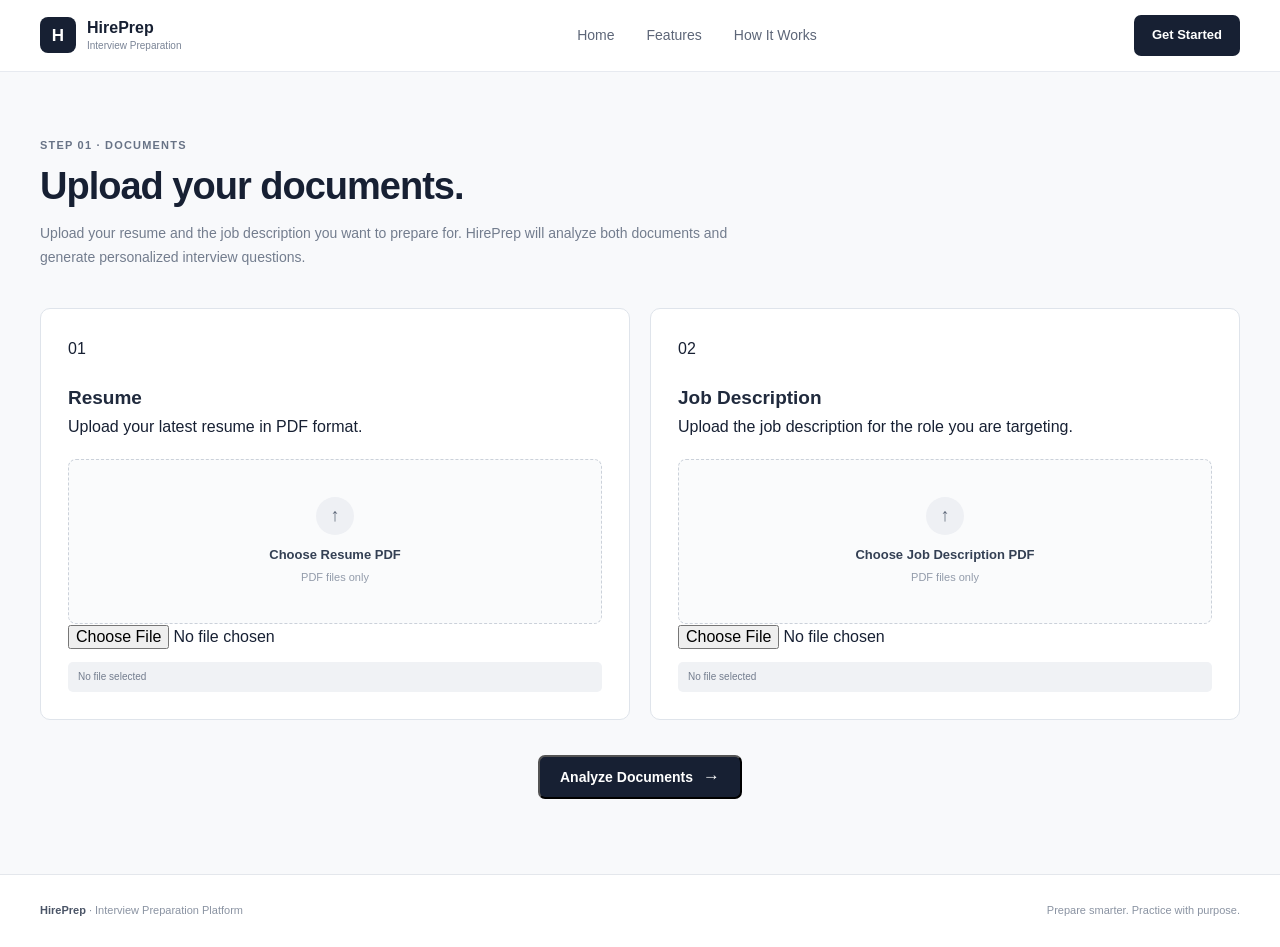
==== frontend/analyze.html @ edc901b5 "Add separate resume and JD analysis pages" ====
<!DOCTYPE html>
<html lang="en">

<head>
    <meta charset="UTF-8">

    <meta name="viewport"
        content="width=device-width, initial-scale=1.0">

    <title>HirePrep | Analyze</title>

    <link rel="stylesheet"
        href="style.css">
</head>

<body>

    <!-- =========================
         NAVIGATION
    ========================== -->

    <header class="navbar">

        <div class="nav-container">

            <a href="index.html"
                class="brand">

                <div class="brand-logo">
                    H
                </div>

                <div class="brand-info">

                    <div class="brand-name">
                        HirePrep
                    </div>

                    <div class="brand-subtitle">
                        Interview Preparation
                    </div>

                </div>

            </a>


            <nav class="nav-links">

                <a href="index.html">
                    Home
                </a>

                <a href="index.html#features">
                    Features
                </a>

                <a href="index.html#how-it-works">
                    How It Works
                </a>

            </nav>


            <a href="analyze.html"
                class="nav-button">

                Get Started

            </a>

        </div>

    </header>


    <!-- =========================
         ANALYSIS PAGE
    ========================== -->

    <main>

        <section class="analyze-page">

            <div class="container">


                <!-- PAGE HEADER -->

                <div class="analyze-heading">

                    <div class="section-label">
                        STEP 01 · DOCUMENTS
                    </div>

                    <h1>
                        Upload your documents.
                    </h1>

                    <p>
                        Upload your resume and the job
                        description you want to prepare for.
                        HirePrep will analyze both documents
                        and generate personalized interview
                        questions.
                    </p>

                </div>


                <!-- =========================
                     UPLOAD GRID
                ========================== -->

                <div class="upload-grid">


                    <!-- RESUME -->

                    <div class="upload-card">

                        <div class="upload-card-header">

                            <div>

                                <div class="upload-number">
                                    01
                                </div>

                                <h2>
                                    Resume
                                </h2>

                                <p>
                                    Upload your latest resume
                                    in PDF format.
                                </p>

                            </div>

                        </div>


                        <label
                            for="resumeFile"
                            class="upload-area">

                            <div class="upload-icon">
                                ↑
                            </div>

                            <strong>
                                Choose Resume PDF
                            </strong>

                            <span>
                                PDF files only
                            </span>

                        </label>


                        <!-- REAL FILE INPUT -->

                        <input
                            type="file"
                            id="resumeFile"
                            name="resumeFile"
                            accept=".pdf,application/pdf"
                        >


                        <div
                            id="resumeFileName"
                            class="selected-file">

                            No file selected

                        </div>

                    </div>


                    <!-- JOB DESCRIPTION -->

                    <div class="upload-card">

                        <div class="upload-card-header">

                            <div>

                                <div class="upload-number">
                                    02
                                </div>

                                <h2>
                                    Job Description
                                </h2>

                                <p>
                                    Upload the job description
                                    for the role you are targeting.
                                </p>

                            </div>

                        </div>


                        <label
                            for="jdFile"
                            class="upload-area">

                            <div class="upload-icon">
                                ↑
                            </div>

                            <strong>
                                Choose Job Description PDF
                            </strong>

                            <span>
                                PDF files only
                            </span>

                        </label>


                        <!-- REAL FILE INPUT -->

                        <input
                            type="file"
                            id="jdFile"
                            name="jdFile"
                            accept=".pdf,application/pdf"
                        >


                        <div
                            id="jdFileName"
                            class="selected-file">

                            No file selected

                        </div>

                    </div>

                </div>


                <!-- =========================
                     ANALYZE BUTTON
                ========================== -->

                <div class="analyze-action">

                    <button
                        type="button"
                        id="analyzeBtn"
                        class="primary-btn">

                        Analyze Documents
                        <span>→</span>

                    </button>

                </div>


                <!-- =========================
                     PROCESSING
                ========================== -->

                <div
                    id="processing"
                    class="processing"
                    style="display: none;">

                    <div class="processing-header">

                        <div class="processing-spinner"></div>

                        <div>

                            <div class="section-label">
                                PROCESSING
                            </div>

                            <h2>
                                Analyzing your documents...
                            </h2>

                            <p id="processingStatus">
                                Starting analysis...
                            </p>

                        </div>

                    </div>


                    <div class="processing-steps">

                        <div class="processing-step">

                            <span>
                                01
                            </span>

                            <div>
                                <strong>
                                    Resume Analysis
                                </strong>

                                <p>
                                    Extracting profile,
                                    skills and experience.
                                </p>
                            </div>

                        </div>


                        <div class="processing-step">

                            <span>
                                02
                            </span>

                            <div>
                                <strong>
                                    Job Analysis
                                </strong>

                                <p>
                                    Identifying role requirements
                                    and technologies.
                                </p>
                            </div>

                        </div>


                        <div class="processing-step">

                            <span>
                                03
                            </span>

                            <div>
                                <strong>
                                    Question Generation
                                </strong>

                                <p>
                                    Creating personalized
                                    interview questions.
                                </p>
                            </div>

                        </div>

                    </div>

                </div>

            </div>

        </section>

    </main>


    <!-- =========================
         FOOTER
    ========================== -->

    <footer class="footer">

        <div class="container footer-content">

            <div>

                <strong>
                    HirePrep
                </strong>

                <span>
                    · Interview Preparation Platform
                </span>

            </div>

            <span>
                Prepare smarter. Practice with purpose.
            </span>

        </div>

    </footer>


    <!-- SCRIPT -->

    <script src="script.js"></script>

</body>

</html>
---- frontend/style.css ----
/* =========================================================
   HIREPREP - GLOBAL STYLES
========================================================= */

* {
    margin: 0;
    padding: 0;
    box-sizing: border-box;
}

html {
    scroll-behavior: smooth;
}

body {
    font-family: Inter, Arial, Helvetica, sans-serif;
    background: #f8f9fb;
    color: #172033;
    line-height: 1.6;
}

a {
    text-decoration: none;
    color: inherit;
}

button,
input {
    font: inherit;
}

.container {
    width: min(1200px, calc(100% - 48px));
    margin: 0 auto;
}


/* =========================================================
   NAVIGATION
========================================================= */

.navbar {
    height: 72px;
    background: #ffffff;
    border-bottom: 1px solid #e7eaf0;
    display: flex;
    align-items: center;
    position: relative;
    z-index: 10;
}

.nav-container {
    width: min(1200px, calc(100% - 48px));
    margin: 0 auto;
    display: flex;
    align-items: center;
    justify-content: space-between;
    gap: 30px;
}

.brand {
    display: flex;
    align-items: center;
    gap: 11px;
    min-width: 220px;
}

.brand-logo {
    width: 36px;
    height: 36px;
    border-radius: 8px;
    background: #172033;
    color: #ffffff;
    display: flex;
    align-items: center;
    justify-content: center;
    font-size: 17px;
    font-weight: 700;
}

.brand-info {
    display: flex;
    flex-direction: column;
    line-height: 1.15;
}

.brand-name {
    font-size: 16px;
    font-weight: 700;
    color: #172033;
}

.brand-subtitle {
    font-size: 10px;
    color: #7a8496;
    margin-top: 3px;
}

.nav-links {
    display: flex;
    align-items: center;
    gap: 32px;
}

.nav-links a {
    font-size: 14px;
    color: #5d6678;
    transition: color 0.2s ease;
}

.nav-links a:hover {
    color: #172033;
}

.nav-button {
    background: #172033;
    color: #ffffff;
    padding: 10px 18px;
    border-radius: 7px;
    font-size: 13px;
    font-weight: 600;
    transition: background 0.2s ease;
}

.nav-button:hover {
    background: #273149;
}

.page-indicator {
    font-size: 13px;
    color: #697386;
    margin-left: auto;
}

.back-link {
    font-size: 13px;
    color: #4f596c;
}

.back-link:hover {
    color: #172033;
}


/* =========================================================
   BUTTONS
========================================================= */

.primary-btn,
.secondary-btn {
    display: inline-flex;
    align-items: center;
    justify-content: center;
    min-height: 44px;
    padding: 0 20px;
    border-radius: 7px;
    font-size: 14px;
    font-weight: 600;
    transition: all 0.2s ease;
}

.primary-btn {
    background: #172033;
    color: #ffffff;
}

.primary-btn:hover {
    background: #273149;
    transform: translateY(-1px);
}

.primary-btn span {
    margin-left: 10px;
    font-size: 17px;
}

.secondary-btn {
    background: #ffffff;
    color: #344054;
    border: 1px solid #dce1e9;
}

.secondary-btn:hover {
    border-color: #b9c0cc;
    background: #f9fafb;
}


/* =========================================================
   HERO
========================================================= */

.hero {
    background: #ffffff;
    border-bottom: 1px solid #e7eaf0;
}

.hero-container {
    width: min(1200px, calc(100% - 48px));
    min-height: 590px;
    margin: 0 auto;
    display: grid;
    grid-template-columns: 1fr 0.95fr;
    align-items: center;
    gap: 70px;
    padding: 70px 0;
}

.hero-content {
    max-width: 570px;
}

.eyebrow,
.section-label {
    font-size: 11px;
    font-weight: 700;
    letter-spacing: 1.2px;
    color: #687386;
}

.eyebrow {
    margin-bottom: 17px;
}

.hero h1 {
    font-size: clamp(42px, 5vw, 62px);
    line-height: 1.08;
    letter-spacing: -2px;
    font-weight: 750;
    color: #172033;
}

.hero h1 span {
    color: #5b6678;
}

.hero-description {
    max-width: 530px;
    margin-top: 24px;
    font-size: 16px;
    line-height: 1.75;
    color: #687386;
}

.hero-actions {
    display: flex;
    align-items: center;
    gap: 12px;
    margin-top: 30px;
}

.hero-note {
    display: flex;
    align-items: center;
    gap: 9px;
    margin-top: 22px;
    font-size: 12px;
    color: #7a8496;
}

.status-dot {
    width: 7px;
    height: 7px;
    background: #4c8b67;
    border-radius: 50%;
}


/* =========================================================
   HERO PREVIEW
========================================================= */

.hero-preview {
    display: flex;
    justify-content: flex-end;
}

.preview-window {
    width: 100%;
    max-width: 490px;
    background: #ffffff;
    border: 1px solid #dfe4eb;
    border-radius: 12px;
    box-shadow: 0 16px 45px rgba(23, 32, 51, 0.08);
    overflow: hidden;
}

.preview-topbar {
    height: 38px;
    background: #f5f6f8;
    border-bottom: 1px solid #e7eaf0;
    display: flex;
    align-items: center;
    justify-content: center;
    position: relative;
}

.window-controls {
    position: absolute;
    left: 14px;
    display: flex;
    gap: 5px;
}

.window-controls span {
    width: 7px;
    height: 7px;
    background: #c6ccd5;
    border-radius: 50%;
}

.preview-url {
    font-size: 10px;
    color: #8b94a3;
}

.preview-content {
    padding: 25px;
}

.preview-heading {
    display: flex;
    align-items: center;
    justify-content: space-between;
}

.preview-heading small,
.question-preview-header small {
    display: block;
    font-size: 9px;
    letter-spacing: 0.9px;
    color: #8a93a2;
    margin-bottom: 4px;
}

.preview-heading h3 {
    font-size: 19px;
    color: #172033;
}

.preview-check {
    width: 30px;
    height: 30px;
    border-radius: 50%;
    background: #eef6f0;
    color: #3f7956;
    display: flex;
    align-items: center;
    justify-content: center;
    font-weight: 700;
}

.preview-files {
    margin-top: 20px;
    display: flex;
    flex-direction: column;
    gap: 9px;
}

.preview-file {
    display: flex;
    align-items: center;
    gap: 11px;
    padding: 11px;
    border: 1px solid #e4e8ee;
    border-radius: 7px;
}

.file-type {
    width: 34px;
    height: 34px;
    border-radius: 6px;
    background: #f0f2f5;
    color: #495366;
    display: flex;
    align-items: center;
    justify-content: center;
    font-size: 9px;
    font-weight: 700;
}

.job-file {
    background: #f1f3f7;
}

.file-details {
    display: flex;
    flex-direction: column;
    flex: 1;
}

.file-details strong {
    font-size: 12px;
    color: #293246;
}

.file-details span {
    font-size: 10px;
    color: #8a93a2;
}

.file-status {
    color: #4d805e;
    font-weight: 700;
}

.preview-divider {
    height: 1px;
    background: #e8ebf0;
    margin: 22px 0;
}

.question-preview-header {
    display: flex;
    align-items: center;
    justify-content: space-between;
}

.question-preview-header strong {
    font-size: 13px;
}

.question-preview-header > span {
    font-size: 11px;
    background: #f0f2f5;
    padding: 4px 8px;
    border-radius: 5px;
    color: #596376;
}

.question-item {
    display: flex;
    gap: 12px;
    padding: 13px 0;
    border-bottom: 1px solid #edf0f3;
}

.question-number {
    font-size: 10px;
    font-weight: 700;
    color: #8b94a3;
    padding-top: 2px;
}

.question-item p {
    font-size: 11px;
    line-height: 1.5;
    color: #596376;
}


/* =========================================================
   SECTIONS
========================================================= */

.features-section,
.how-section {
    padding: 90px 0;
}

.features-section {
    background: #f8f9fb;
}

.how-section {
    background: #ffffff;
}

.section-heading {
    max-width: 650px;
    margin-bottom: 42px;
}

.section-heading h2 {
    font-size: 34px;
    line-height: 1.2;
    letter-spacing: -0.8px;
    margin-top: 9px;
    color: #172033;
}

.section-heading p {
    margin-top: 13px;
    font-size: 14px;
    color: #737d8e;
    line-height: 1.7;
}


/* =========================================================
   FEATURE CARDS
========================================================= */

.feature-grid {
    display: grid;
    grid-template-columns: repeat(3, 1fr);
    gap: 18px;
}

.feature-card {
    background: #ffffff;
    border: 1px solid #e1e5eb;
    border-radius: 9px;
    padding: 28px;
    min-height: 210px;
}

.feature-number {
    font-size: 11px;
    font-weight: 700;
    color: #8a93a2;
    margin-bottom: 28px;
}

.feature-card h3 {
    font-size: 17px;
    margin-bottom: 10px;
    color: #202a3d;
}

.feature-card p {
    font-size: 13px;
    color: #737d8e;
    line-height: 1.7;
}


/* =========================================================
   HOW IT WORKS
========================================================= */

.steps {
    border-top: 1px solid #e3e7ed;
}

.step {
    display: grid;
    grid-template-columns: 90px 1fr;
    align-items: center;
    padding: 25px 0;
    border-bottom: 1px solid #e3e7ed;
}

.step-number {
    font-size: 12px;
    font-weight: 700;
    color: #8a93a2;
}

.step-content h3 {
    font-size: 17px;
    color: #202a3d;
}

.step-content p {
    font-size: 13px;
    color: #737d8e;
    margin-top: 3px;
}

.cta-box {
    margin-top: 38px;
    padding: 25px 28px;
    border: 1px solid #dfe4eb;
    background: #f8f9fb;
    border-radius: 9px;
    display: flex;
    align-items: center;
    justify-content: space-between;
    gap: 25px;
}

.cta-box small {
    font-size: 9px;
    font-weight: 700;
    letter-spacing: 1px;
    color: #7c8697;
}

.cta-box h3 {
    margin-top: 5px;
    font-size: 18px;
    color: #202a3d;
}


/* =========================================================
   ANALYZE PAGE
========================================================= */

.analyze-page {
    min-height: calc(100vh - 145px);
    padding: 65px 0 75px;
}

.analyze-heading {
    max-width: 690px;
    margin-bottom: 38px;
}

.analyze-heading h1 {
    font-size: 38px;
    letter-spacing: -1px;
    line-height: 1.2;
    margin-top: 9px;
    color: #172033;
}

.analyze-heading p {
    margin-top: 13px;
    font-size: 14px;
    line-height: 1.7;
    color: #737d8e;
}


/* =========================================================
   UPLOAD CARDS
========================================================= */

.upload-grid {
    display: grid;
    grid-template-columns: repeat(2, 1fr);
    gap: 20px;
}

.upload-card {
    background: #ffffff;
    border: 1px solid #dfe4eb;
    border-radius: 10px;
    padding: 27px;
}

.upload-header {
    display: flex;
    align-items: center;
    justify-content: space-between;
}

.document-icon {
    width: 40px;
    height: 40px;
    border-radius: 7px;
    background: #eef0f4;
    color: #4e586a;
    display: flex;
    align-items: center;
    justify-content: center;
    font-size: 10px;
    font-weight: 700;
}

.document-icon.job {
    background: #f0f2f5;
}

.required-badge {
    font-size: 10px;
    color: #687386;
    border: 1px solid #dce1e8;
    border-radius: 20px;
    padding: 4px 9px;
}

.upload-card h2 {
    font-size: 19px;
    margin-top: 22px;
    color: #202a3d;
}

.upload-description {
    font-size: 13px;
    color: #7a8494;
    line-height: 1.65;
    margin-top: 7px;
    min-height: 43px;
}


/* =========================================================
   FILE DROP AREA
========================================================= */

.file-drop-area {
    height: 165px;
    min-height: 165px;
    margin-top: 20px;
    border: 1px dashed #cbd1da;
    border-radius: 8px;
    background: #fafbfc;
    display: flex;
    flex-direction: column;
    align-items: center;
    justify-content: center;
    cursor: pointer;
    text-align: center;
    padding: 18px;
    transition:
        border-color 0.2s ease,
        background 0.2s ease;
}

.file-drop-area:hover {
    border-color: #8d97a7;
    background: #f7f8fa;
}

.file-drop-area:active {
    background: #f1f3f6;
}

.file-drop-area input {
    display: none;
}

.upload-symbol {
    width: 38px;
    height: 38px;
    margin-bottom: 10px;
    border-radius: 50%;
    background: #eef0f4;
    color: #5e6879;
    display: flex;
    align-items: center;
    justify-content: center;
    font-size: 18px;
}

.file-drop-area strong {
    font-size: 13px;
    font-weight: 600;
    color: #344054;
}

.file-drop-area > span {
    margin-top: 4px;
    font-size: 11px;
    color: #929baa;
}

.selected-file {
    width: 100%;
    max-width: 100%;
    margin-top: 12px;
    padding: 7px 10px;
    border-radius: 5px;
    background: #f0f2f5;
    color: #737d8e;
    font-size: 10px;
    overflow: hidden;
    text-overflow: ellipsis;
    white-space: nowrap;
}


/* =========================================================
   COMPATIBILITY FOR PREVIOUS ANALYZE HTML
========================================================= */

.upload-area {
    height: 165px;
    min-height: 165px;
    margin-top: 20px;
    border: 1px dashed #cbd1da;
    border-radius: 8px;
    background: #fafbfc;
    display: flex;
    flex-direction: column;
    align-items: center;
    justify-content: center;
    cursor: pointer;
    text-align: center;
    padding: 18px;
    transition:
        border-color 0.2s ease,
        background 0.2s ease;
}

.upload-area:hover {
    border-color: #8d97a7;
    background: #f7f8fa;
}

.upload-area:active {
    background: #f1f3f6;
}

.upload-area input[type="file"] {
    display: none;
}

.upload-icon {
    width: 38px;
    height: 38px;
    margin-bottom: 10px;
    border-radius: 50%;
    background: #eef0f4;
    color: #5e6879;
    display: flex;
    align-items: center;
    justify-content: center;
    font-size: 18px;
}

.upload-area strong {
    font-size: 13px;
    font-weight: 600;
    color: #344054;
}

.upload-area > span {
    margin-top: 4px;
    font-size: 11px;
    color: #929baa;
}


/* =========================================================
   ANALYZE ACTION
========================================================= */

.analyze-action {
    text-align: center;
    margin-top: 35px;
}

.analyze-btn {
    min-width: 220px;
    height: 46px;
    border: none;
    border-radius: 7px;
    background: #172033;
    color: #ffffff;
    font-size: 14px;
    font-weight: 600;
    cursor: pointer;
    transition: all 0.2s ease;
}

.analyze-btn:hover {
    background: #273149;
    transform: translateY(-1px);
}

.analyze-btn:disabled {
    opacity: 0.6;
    cursor: not-allowed;
    transform: none;
}

.analyze-btn span {
    margin-left: 10px;
    font-size: 17px;
}

.analyze-action p {
    margin-top: 10px;
    font-size: 11px;
    color: #8a93a2;
}


/* =========================================================
   PROCESS INFO
========================================================= */

.process-info {
    margin-top: 52px;
    display: grid;
    grid-template-columns:
        1fr
        55px
        1fr
        55px
        1fr;
    align-items: center;
    border-top: 1px solid #e2e6ec;
    border-bottom: 1px solid #e2e6ec;
    padding: 22px 0;
}

.process-item {
    display: flex;
    align-items: center;
    gap: 12px;
}

.process-number {
    width: 30px;
    height: 30px;
    border: 1px solid #d8dde5;
    border-radius: 50%;
    display: flex;
    align-items: center;
    justify-content: center;
    font-size: 10px;
    font-weight: 700;
    color: #687386;
}

.process-item strong {
    font-size: 12px;
    color: #384255;
}

.process-item p {
    font-size: 10px;
    color: #8a93a2;
    margin-top: 2px;
}

.process-line {
    height: 1px;
    background: #dfe4ea;
}


/* =========================================================
   PROCESSING
========================================================= */

.processing-section {
    display: none;
    padding: 65px 0;
    background: #f8f9fb;
}

.processing-box {
    width: min(650px, calc(100% - 48px));
    margin: 0 auto;
    text-align: center;
    background: #ffffff;
    border: 1px solid #dfe4eb;
    border-radius: 10px;
    padding: 45px;
}

.loader {
    width: 34px;
    height: 34px;
    border: 3px solid #e3e6eb;
    border-top-color: #172033;
    border-radius: 50%;
    animation: spin 0.8s linear infinite;
    margin: 0 auto 22px;
}

@keyframes spin {
    to {
        transform: rotate(360deg);
    }
}

.processing-box h2 {
    font-size: 24px;
    margin-top: 8px;
}

.processing-box > p {
    margin-top: 8px;
    font-size: 13px;
    color: #7a8494;
}

.processing-steps {
    display: flex;
    justify-content: center;
    gap: 10px;
    margin-top: 28px;
    flex-wrap: wrap;
}

.processing-step {
    border: 1px solid #e0e4ea;
    border-radius: 6px;
    padding: 8px 11px;
    font-size: 10px;
    color: #8a93a2;
    background: #fafbfc;
}

.processing-step span {
    margin-right: 5px;
    font-weight: 700;
}

.processing-step.active {
    color: #344054;
    border-color: #bfc6d1;
    background: #f3f4f6;
}


/* =========================================================
   OLD PROCESSING COMPATIBILITY
========================================================= */

.processing {
    max-width: 850px;
    margin: 35px auto 0;
    padding: 27px;
    background: #ffffff;
    border: 1px solid #dfe4eb;
    border-radius: 9px;
}

.processing-header {
    display: flex;
    align-items: center;
    gap: 17px;
}

.processing-header h2 {
    margin-top: 5px;
    font-size: 19px;
    color: #202a3d;
}

.processing-header p {
    margin-top: 5px;
    font-size: 12px;
    color: #7a8494;
}

.processing-spinner {
    width: 25px;
    height: 25px;
    flex-shrink: 0;
    border: 2px solid #e1e5ea;
    border-top-color: #344054;
    border-radius: 50%;
    animation: spin 0.8s linear infinite;
}

.processing-step strong {
    display: block;
    font-size: 11px;
    color: #4b5567;
}

.processing-step p {
    margin-top: 4px;
    font-size: 10px;
    line-height: 1.5;
    color: #8a93a2;
}


/* =========================================================
   RESULTS PAGE
========================================================= */

.results-page {
    min-height: calc(100vh - 145px);
    padding: 45px 0 60px;
}

.results-heading {
    max-width: 720px;
    margin-bottom: 30px;
}

.results-heading h1 {
    font-size: 38px;
    line-height: 1.2;
    letter-spacing: -1px;
    margin-top: 9px;
    color: #172033;
}

.results-heading p {
    margin-top: 13px;
    font-size: 14px;
    color: #737d8e;
    line-height: 1.7;
}


/* =========================================================
   RESULT SECTIONS
========================================================= */

.result-section {
    margin-bottom: 30px;
}

.result-section-header {
    display: flex;
    align-items: flex-end;
    justify-content: space-between;
    gap: 20px;
    margin-bottom: 13px;
}

.result-section-header h2 {
    margin-top: 5px;
    font-size: 23px;
    color: #202a3d;
}

.result-badge {
    font-size: 10px;
    color: #687386;
    border: 1px solid #dce1e8;
    border-radius: 20px;
    padding: 5px 10px;
    white-space: nowrap;
}


/* =========================================================
   RESULT GRID
========================================================= */

.result-grid {
    display: grid;
    grid-template-columns: repeat(2, minmax(0, 1fr));
    gap: 12px;
    align-items: start;
    grid-auto-rows: max-content;
}

.result-card {
    min-height: 0;
    height: fit-content;
    align-self: start;
    padding: 16px 18px;
    background: #ffffff;
    border: 1px solid #dfe4eb;
    border-radius: 9px;
}

.result-card-wide {
    grid-column: span 2;
    min-height: 0;
    height: fit-content;
    align-self: start;
    padding: 16px 18px;
    background: #ffffff;
    border: 1px solid #dfe4eb;
    border-radius: 9px;
}

.result-card-label {
    display: block;
    font-size: 9px;
    font-weight: 700;
    letter-spacing: 0.9px;
    color: #8a93a2;
    margin-bottom: 7px;
}

.result-value {
    min-height: 0;
    height: auto;
    font-size: 15px;
    font-weight: 600;
    line-height: 1.45;
    color: #293246;
}

.result-text {
    font-size: 13px;
    line-height: 1.5;
    color: #697386;
    white-space: pre-line;
}


/* =========================================================
   RESULT LISTS
========================================================= */

.result-list-item {
    min-height: 0;
    height: auto;
    padding: 7px 0;
    border-bottom: 1px solid #edf0f3;
    font-size: 13px;
    line-height: 1.5;
    color: #596376;
}

.result-list-item:first-child {
    padding-top: 0;
}

.result-list-item:last-child {
    border-bottom: none;
    padding-bottom: 0;
}

.result-list-item strong {
    display: block;
    margin-bottom: 3px;
    font-size: 13px;
    color: #293246;
}

.result-list-subtext {
    margin-top: 2px;
    font-size: 11px;
    color: #7a8494;
}

.result-list-description {
    margin-top: 4px;
    font-size: 11px;
    line-height: 1.5;
    color: #7a8494;
}


/* =========================================================
   SKILL GROUPS
========================================================= */

.skill-group {
    min-height: 0;
    margin-bottom: 10px;
}

.skill-group:last-child {
    margin-bottom: 0;
}

.skill-group > strong {
    display: block;
    margin-bottom: 6px;
    font-size: 11px;
    font-weight: 700;
    color: #596376;
}

.tag-list {
    min-height: 0;
    height: auto;
    display: flex;
    flex-wrap: wrap;
    gap: 5px;
}

.tag-list span {
    display: inline-flex;
    align-items: center;
    padding: 4px 8px;
    border-radius: 5px;
    background: #f1f3f6;
    border: 1px solid #e3e6eb;
    color: #596376;
    font-size: 10px;
    line-height: 1.3;
}


/* =========================================================
   RESULTS NEXT
========================================================= */

.results-next {
    display: flex;
    align-items: center;
    justify-content: space-between;
    gap: 30px;
    margin-top: 20px;
    padding: 22px 25px;
    border: 1px solid #dfe4eb;
    border-radius: 9px;
    background: #ffffff;
}

.results-next h2 {
    margin-top: 5px;
    font-size: 19px;
    color: #202a3d;
}

.results-next p {
    margin-top: 5px;
    font-size: 12px;
    color: #7a8494;
}


/* =========================================================
   QUESTIONS PAGE
========================================================= */

.questions-page {
    min-height: calc(100vh - 145px);
    padding: 60px 0 75px;
}

.questions-heading {
    max-width: 720px;
    margin-bottom: 38px;
}

.questions-heading h1 {
    font-size: 38px;
    line-height: 1.2;
    letter-spacing: -1px;
    margin-top: 9px;
    color: #172033;
}

.questions-heading p {
    margin-top: 13px;
    font-size: 14px;
    color: #737d8e;
    line-height: 1.7;
}


/* =========================================================
   QUESTIONS SUMMARY
========================================================= */

.questions-summary {
    display: grid;
    grid-template-columns:
        1fr
        auto
        1.5fr
        auto
        1fr;
    align-items: center;
    padding: 20px 25px;
    margin-bottom: 30px;
    background: #ffffff;
    border: 1px solid #dfe4eb;
    border-radius: 9px;
}

.summary-item {
    display: flex;
    flex-direction: column;
    gap: 4px;
}

.summary-label {
    font-size: 9px;
    font-weight: 700;
    letter-spacing: 0.8px;
    color: #8a93a2;
}

.summary-item strong {
    font-size: 13px;
    color: #344054;
}

.summary-divider {
    width: 1px;
    height: 35px;
    background: #e1e5ea;
    margin: 0 25px;
}


/* =========================================================
   QUESTION CARDS
========================================================= */

.questions-section {
    max-width: 900px;
    margin: 0 auto;
}

.question-card {
    background: #ffffff;
    border: 1px solid #dfe4eb;
    border-radius: 9px;
    padding: 25px;
    margin-bottom: 13px;
}

.question-card-header {
    display: flex;
    align-items: center;
    justify-content: space-between;
    gap: 15px;
    margin-bottom: 15px;
}

.question-index {
    font-size: 11px;
    font-weight: 700;
    color: #8a93a2;
}

.question-meta {
    display: flex;
    gap: 7px;
}

.question-meta span {
    font-size: 9px;
    padding: 4px 8px;
    border-radius: 4px;
    background: #f1f3f6;
    border: 1px solid #e3e6eb;
    color: #687386;
}

.question-text {
    font-size: 15px;
    line-height: 1.65;
    font-weight: 600;
    color: #293246;
}

.question-reason {
    margin-top: 15px;
    padding-top: 13px;
    border-top: 1px solid #edf0f3;
    font-size: 11px;
    line-height: 1.6;
    color: #7a8494;
}

.question-reason strong {
    color: #596376;
}


/* =========================================================
   EMPTY QUESTIONS
========================================================= */

.questions-empty {
    padding: 45px;
    text-align: center;
    background: #ffffff;
    border: 1px solid #dfe4eb;
    border-radius: 9px;
}

.questions-empty h2 {
    font-size: 20px;
    color: #293246;
}

.questions-empty p {
    margin-top: 8px;
    font-size: 13px;
    color: #7a8494;
}


/* =========================================================
   QUESTION ACTIONS
========================================================= */

.questions-actions {
    max-width: 900px;
    margin: 30px auto 0;
    display: flex;
    justify-content: space-between;
    align-items: center;
    gap: 15px;
}


/* =========================================================
   FOOTER
========================================================= */

.footer {
    border-top: 1px solid #e4e7ec;
    background: #ffffff;
}

.footer-content {
    min-height: 72px;
    display: flex;
    align-items: center;
    justify-content: space-between;
    gap: 20px;
    font-size: 11px;
    color: #8a93a2;
}

.footer-content strong {
    color: #4b5567;
}


/* =========================================================
   RESPONSIVE - 900px
========================================================= */

@media (max-width: 900px) {

    .hero-container {
        grid-template-columns: 1fr;
        gap: 45px;
    }

    .hero-content {
        max-width: 700px;
    }

    .hero-preview {
        justify-content: flex-start;
    }

    .feature-grid {
        grid-template-columns: 1fr;
    }

    .upload-grid {
        grid-template-columns: 1fr;
    }

    .process-info {
        grid-template-columns: 1fr;
        gap: 16px;
    }

    .process-line {
        display: none;
    }
}


/* =========================================================
   RESPONSIVE - 800px
========================================================= */

@media (max-width: 800px) {

    .result-grid {
        grid-template-columns: 1fr;
    }

    .result-card-wide {
        grid-column: span 1;
    }

    .results-next {
        flex-direction: column;
        align-items: flex-start;
    }

    .questions-summary {
        grid-template-columns: 1fr;
        gap: 16px;
    }

    .summary-divider {
        width: 100%;
        height: 1px;
        margin: 0;
    }

    .results-page .result-card,
    .results-page .result-card-wide {
        padding: 14px 16px;
    }
}


/* =========================================================
   RESPONSIVE - 700px
========================================================= */

@media (max-width: 700px) {

    .container,
    .nav-container,
    .hero-container {
        width: min(calc(100% - 32px), 1200px);
    }

    .navbar {
        height: 64px;
    }

    .nav-links,
    .page-indicator {
        display: none;
    }

    .brand {
        min-width: auto;
    }

    .hero-container {
        padding: 55px 0;
    }

    .hero h1 {
        font-size: 40px;
        letter-spacing: -1.5px;
    }

    .hero-actions {
        flex-direction: column;
        align-items: stretch;
    }

    .primary-btn,
    .secondary-btn {
        width: 100%;
    }

    .preview-content {
        padding: 18px;
    }

    .features-section,
    .how-section {
        padding: 65px 0;
    }

    .section-heading h2 {
        font-size: 29px;
    }

    .analyze-page {
        padding: 45px 0 55px;
    }

    .analyze-heading h1 {
        font-size: 32px;
    }

    .upload-card {
        padding: 21px;
    }

    .processing-box {
        padding: 32px 20px;
    }

    .footer-content {
        flex-direction: column;
        justify-content: center;
        text-align: center;
        padding: 18px 0;
    }

    .results-page {
        padding-top: 30px;
        padding-bottom: 40px;
    }

    .results-page .result-section {
        margin-bottom: 20px;
    }
}


/* =========================================================
   RESPONSIVE - 600px
========================================================= */

@media (max-width: 600px) {

    .results-page,
    .questions-page {
        padding: 45px 0 55px;
    }

    .results-heading h1,
    .questions-heading h1 {
        font-size: 31px;
    }

    .result-section-header {
        align-items: flex-start;
        flex-direction: column;
    }

    .result-card {
        padding: 13px 14px;
    }

    .result-card-wide {
        padding: 13px 14px;
    }

    .question-card {
        padding: 20px;
    }

    .question-card-header {
        align-items: flex-start;
        flex-direction: column;
    }

    .questions-actions {
        flex-direction: column-reverse;
    }

    .questions-actions a,
    .questions-actions button {
        width: 100%;
    }

    .results-page .result-grid {
        gap: 10px;
    }

    .results-page .result-section {
        margin-bottom: 18px;
    }
}
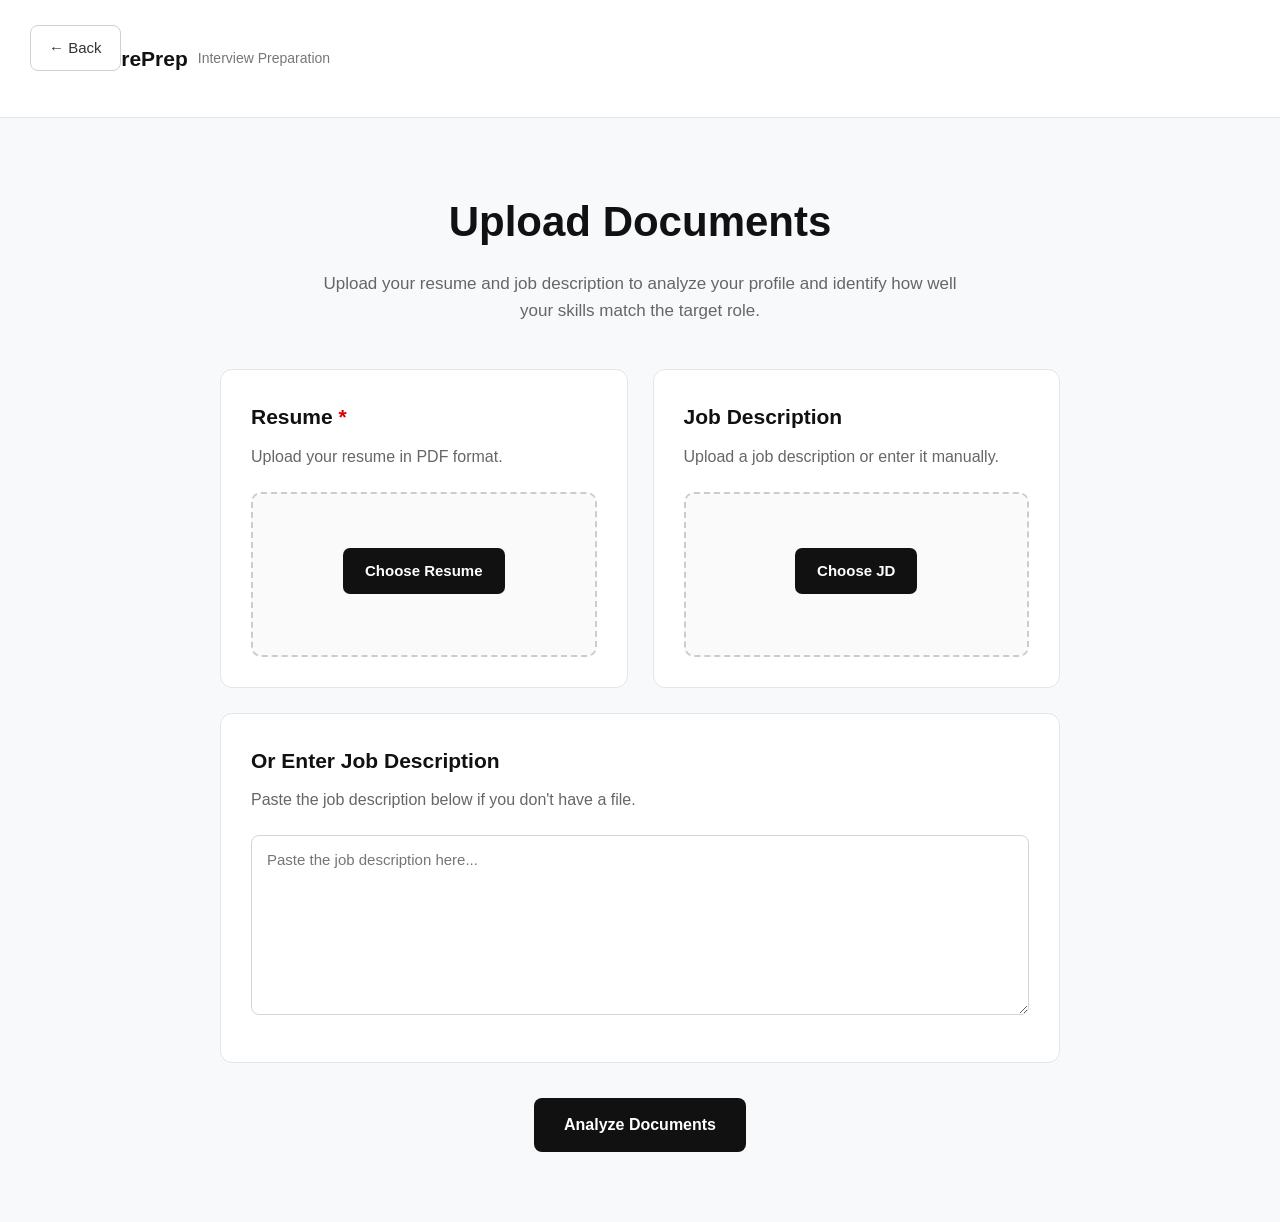
==== commit 66efb17c: "Restore updated frontend with interview question pagination" ====
--- a/frontend/analyze.html
+++ b/frontend/analyze.html
@@ -1,410 +1,809 @@
 <!DOCTYPE html>
+
 <html lang="en">
-
 <head>
     <meta charset="UTF-8">
-
-    <meta name="viewport"
-        content="width=device-width, initial-scale=1.0">
-
-    <title>HirePrep | Analyze</title>
-
-    <link rel="stylesheet"
-        href="style.css">
+    <meta name="viewport" content="width=device-width, initial-scale=1.0">
+    <title>HirePrep - Upload Documents</title>
+    <link rel="stylesheet" href="style.css">
+
+
+<style>
+    /* =========================
+       NAVBAR
+    ========================= */
+    .navbar {
+        width: 100%;
+        background: #ffffff;
+        border-bottom: 1px solid #e5e5e5;
+    }
+
+    .navbar-container {
+        width: 100%;
+        max-width: 1200px;
+        margin: 0 auto;
+        padding: 18px 30px;
+        display: flex !important;
+        flex-direction: row !important;
+        align-items: center !important;
+        justify-content: space-between !important;
+        box-sizing: border-box;
+    }
+
+    .brand {
+        display: flex !important;
+        flex-direction: row !important;
+        align-items: center !important;
+        gap: 10px;
+        text-decoration: none;
+        white-space: nowrap;
+    }
+
+    .brand-logo {
+        font-size: 28px;
+        font-weight: 700;
+        color: #111111;
+    }
+
+    .brand-name {
+        font-size: 21px;
+        font-weight: 700;
+        color: #111111;
+    }
+
+    .brand-tagline {
+        font-size: 14px;
+        color: #777777;
+    }
+
+    /* =========================
+       PAGE
+    ========================= */
+    .page-container {
+        max-width: 900px;
+        margin: 0 auto;
+        padding: 70px 30px;
+    }
+
+    .page-header {
+        text-align: center;
+        margin-bottom: 45px;
+    }
+
+    .page-header h1 {
+        margin: 0 0 15px;
+        font-size: 42px;
+        color: #111111;
+    }
+
+    .page-header p {
+        margin: 0 auto;
+        max-width: 650px;
+        font-size: 17px;
+        line-height: 1.6;
+        color: #666666;
+    }
+
+    /* =========================
+       UPLOAD CARDS
+    ========================= */
+    .upload-grid {
+        display: grid;
+        grid-template-columns: repeat(2, 1fr);
+        gap: 25px;
+    }
+
+    .upload-card {
+        padding: 30px;
+        background: #ffffff;
+        border: 1px solid #e5e5e5;
+        border-radius: 12px;
+        box-sizing: border-box;
+    }
+
+    .upload-card h2 {
+        margin: 0 0 10px;
+        font-size: 21px;
+        color: #111111;
+    }
+
+    .required {
+        color: #d60000;
+        font-weight: 700;
+    }
+
+    .upload-card p {
+        margin: 0 0 22px;
+        color: #666666;
+        line-height: 1.6;
+    }
+
+    .upload-area {
+        padding: 30px 20px;
+        border: 2px dashed #cccccc;
+        border-radius: 10px;
+        text-align: center;
+        background: #fafafa;
+    }
+
+    .upload-area input[type="file"] {
+        width: 100%;
+        margin-bottom: 15px;
+    }
+
+    .upload-button {
+        display: inline-block;
+        padding: 11px 22px;
+        border: none;
+        border-radius: 7px;
+        background: #111111;
+        color: #ffffff;
+        font-size: 15px;
+        font-weight: 600;
+        cursor: pointer;
+    }
+
+    .upload-button:hover {
+        background: #333333;
+    }
+
+    /* =========================
+       UPLOAD STATUS MESSAGE
+    ========================= */
+    .upload-status {
+        margin-top: 12px;
+        min-height: 20px;
+        font-size: 14px;
+        font-weight: 500;
+        text-align: left;
+    }
+
+    .upload-status.success {
+        color: #16803c;
+    }
+
+    .upload-status.error {
+        color: #d60000;
+    }
+
+    /* =========================
+       TEXT INPUT
+    ========================= */
+    .text-input {
+        width: 100%;
+        min-height: 180px;
+        padding: 15px;
+        border: 1px solid #d5d5d5;
+        border-radius: 8px;
+        box-sizing: border-box;
+        font-family: inherit;
+        font-size: 15px;
+        resize: vertical;
+    }
+
+    .text-input:focus {
+        outline: none;
+        border-color: #777777;
+    }
+
+    .jd-text-status {
+        margin-top: 10px;
+        font-size: 14px;
+        font-weight: 500;
+    }
+
+    /* =========================
+       ACTION BUTTON
+    ========================= */
+    .action-section {
+        margin-top: 35px;
+        text-align: center;
+    }
+
+    .analyze-button {
+        display: inline-block;
+        padding: 14px 30px;
+        border: none;
+        border-radius: 8px;
+        background: #111111;
+        color: #ffffff;
+        font-size: 16px;
+        font-weight: 600;
+        cursor: pointer;
+    }
+
+    .analyze-button:hover {
+        background: #333333;
+    }
+
+    /* =========================
+       BACK BUTTON
+    ========================= */
+    .top-back {
+        display: inline-block;
+        margin-bottom: 25px;
+        color: #333333;
+        text-decoration: none;
+        font-size: 15px;
+        font-weight: 500;
+    }
+
+    .top-back:hover {
+        color: #000000;
+    }
+
+    /* =========================
+       MOBILE
+    ========================= */
+    @media (max-width: 800px) {
+        .navbar-container {
+            flex-direction: column !important;
+            gap: 18px;
+        }
+
+        .upload-grid {
+            grid-template-columns: 1fr;
+        }
+
+        .page-header h1 {
+            font-size: 34px;
+        }
+    }
+</style>
+
 </head>
 
 <body>
 
+<!-- =========================
+     NAVBAR
+========================= -->
+<header class="navbar">
+    <div class="navbar-container">
+        <a href="index.html" class="brand">
+            <span class="brand-logo">H</span>
+            <span class="brand-name">HirePrep</span>
+            <span class="brand-tagline">Interview Preparation</span>
+        </a>
+    </div>
+</header>
+
+<!-- =========================
+     MAIN
+========================= -->
+<main class="page-container">
+
+    <a href="index.html" class="top-back">
+        ← Back
+    </a>
+
+    <div class="page-header">
+        <h1>Upload Documents</h1>
+
+        <p>
+            Upload your resume and job description to analyze
+            your profile and identify how well your skills
+            match the target role.
+        </p>
+    </div>
+
     <!-- =========================
-         NAVIGATION
-    ========================== -->
-
-    <header class="navbar">
-
-        <div class="nav-container">
-
-            <a href="index.html"
-                class="brand">
-
-                <div class="brand-logo">
-                    H
-                </div>
-
-                <div class="brand-info">
-
-                    <div class="brand-name">
-                        HirePrep
-                    </div>
-
-                    <div class="brand-subtitle">
-                        Interview Preparation
-                    </div>
-
-                </div>
-
-            </a>
-
-
-            <nav class="nav-links">
-
-                <a href="index.html">
-                    Home
-                </a>
-
-                <a href="index.html#features">
-                    Features
-                </a>
-
-                <a href="index.html#how-it-works">
-                    How It Works
-                </a>
-
-            </nav>
-
-
-            <a href="analyze.html"
-                class="nav-button">
-
-                Get Started
-
-            </a>
-
+         UPLOAD SECTION
+    ========================= -->
+    <section class="upload-grid">
+
+        <!-- RESUME -->
+        <div class="upload-card">
+
+            <h2>
+                Resume <span class="required">*</span>
+            </h2>
+
+            <p>
+                Upload your resume in PDF format.
+            </p>
+
+            <div class="upload-area">
+
+                <input
+                    type="file"
+                    id="resumeFile"
+                    accept=".pdf"
+                >
+
+                <br>
+
+                <button
+                    type="button"
+                    class="upload-button"
+                    onclick="document.getElementById('resumeFile').click()"
+                >
+                    Choose Resume
+                </button>
+
+                <div
+                    id="resumeStatus"
+                    class="upload-status"
+                ></div>
+
+            </div>
         </div>
 
-    </header>
-
+        <!-- JOB DESCRIPTION -->
+        <div class="upload-card">
+
+            <h2>
+                Job Description 
+            </h2>
+
+            <p>
+                Upload a job description or enter it manually.
+            </p>
+
+            <div class="upload-area">
+
+                <input
+                    type="file"
+                    id="jdFile"
+                    accept=".pdf,.docx,.txt"
+                >
+
+                <br>
+
+                <button
+                    type="button"
+                    class="upload-button"
+                    onclick="document.getElementById('jdFile').click()"
+                >
+                    Choose JD
+                </button>
+
+                <div
+                    id="jdStatus"
+                    class="upload-status"
+                ></div>
+
+            </div>
+        </div>
+
+    </section>
 
     <!-- =========================
-         ANALYSIS PAGE
-    ========================== -->
-
-    <main>
-
-        <section class="analyze-page">
-
-            <div class="container">
-
-
-                <!-- PAGE HEADER -->
-
-                <div class="analyze-heading">
-
-                    <div class="section-label">
-                        STEP 01 · DOCUMENTS
-                    </div>
-
-                    <h1>
-                        Upload your documents.
-                    </h1>
-
-                    <p>
-                        Upload your resume and the job
-                        description you want to prepare for.
-                        HirePrep will analyze both documents
-                        and generate personalized interview
-                        questions.
-                    </p>
-
-                </div>
-
-
-                <!-- =========================
-                     UPLOAD GRID
-                ========================== -->
-
-                <div class="upload-grid">
-
-
-                    <!-- RESUME -->
-
-                    <div class="upload-card">
-
-                        <div class="upload-card-header">
-
-                            <div>
-
-                                <div class="upload-number">
-                                    01
-                                </div>
-
-                                <h2>
-                                    Resume
-                                </h2>
-
-                                <p>
-                                    Upload your latest resume
-                                    in PDF format.
-                                </p>
-
-                            </div>
-
-                        </div>
-
-
-                        <label
-                            for="resumeFile"
-                            class="upload-area">
-
-                            <div class="upload-icon">
-                                ↑
-                            </div>
-
-                            <strong>
-                                Choose Resume PDF
-                            </strong>
-
-                            <span>
-                                PDF files only
-                            </span>
-
-                        </label>
-
-
-                        <!-- REAL FILE INPUT -->
-
-                        <input
-                            type="file"
-                            id="resumeFile"
-                            name="resumeFile"
-                            accept=".pdf,application/pdf"
-                        >
-
-
-                        <div
-                            id="resumeFileName"
-                            class="selected-file">
-
-                            No file selected
-
-                        </div>
-
-                    </div>
-
-
-                    <!-- JOB DESCRIPTION -->
-
-                    <div class="upload-card">
-
-                        <div class="upload-card-header">
-
-                            <div>
-
-                                <div class="upload-number">
-                                    02
-                                </div>
-
-                                <h2>
-                                    Job Description
-                                </h2>
-
-                                <p>
-                                    Upload the job description
-                                    for the role you are targeting.
-                                </p>
-
-                            </div>
-
-                        </div>
-
-
-                        <label
-                            for="jdFile"
-                            class="upload-area">
-
-                            <div class="upload-icon">
-                                ↑
-                            </div>
-
-                            <strong>
-                                Choose Job Description PDF
-                            </strong>
-
-                            <span>
-                                PDF files only
-                            </span>
-
-                        </label>
-
-
-                        <!-- REAL FILE INPUT -->
-
-                        <input
-                            type="file"
-                            id="jdFile"
-                            name="jdFile"
-                            accept=".pdf,application/pdf"
-                        >
-
-
-                        <div
-                            id="jdFileName"
-                            class="selected-file">
-
-                            No file selected
-
-                        </div>
-
-                    </div>
-
-                </div>
-
-
-                <!-- =========================
-                     ANALYZE BUTTON
-                ========================== -->
-
-                <div class="analyze-action">
-
-                    <button
-                        type="button"
-                        id="analyzeBtn"
-                        class="primary-btn">
-
-                        Analyze Documents
-                        <span>→</span>
-
-                    </button>
-
-                </div>
-
-
-                <!-- =========================
-                     PROCESSING
-                ========================== -->
-
-                <div
-                    id="processing"
-                    class="processing"
-                    style="display: none;">
-
-                    <div class="processing-header">
-
-                        <div class="processing-spinner"></div>
-
-                        <div>
-
-                            <div class="section-label">
-                                PROCESSING
-                            </div>
-
-                            <h2>
-                                Analyzing your documents...
-                            </h2>
-
-                            <p id="processingStatus">
-                                Starting analysis...
-                            </p>
-
-                        </div>
-
-                    </div>
-
-
-                    <div class="processing-steps">
-
-                        <div class="processing-step">
-
-                            <span>
-                                01
-                            </span>
-
-                            <div>
-                                <strong>
-                                    Resume Analysis
-                                </strong>
-
-                                <p>
-                                    Extracting profile,
-                                    skills and experience.
-                                </p>
-                            </div>
-
-                        </div>
-
-
-                        <div class="processing-step">
-
-                            <span>
-                                02
-                            </span>
-
-                            <div>
-                                <strong>
-                                    Job Analysis
-                                </strong>
-
-                                <p>
-                                    Identifying role requirements
-                                    and technologies.
-                                </p>
-                            </div>
-
-                        </div>
-
-
-                        <div class="processing-step">
-
-                            <span>
-                                03
-                            </span>
-
-                            <div>
-                                <strong>
-                                    Question Generation
-                                </strong>
-
-                                <p>
-                                    Creating personalized
-                                    interview questions.
-                                </p>
-                            </div>
-
-                        </div>
-
-                    </div>
-
-                </div>
-
-            </div>
-
-        </section>
-
-    </main>
-
+         TEXT JD
+    ========================= -->
+    <section
+        class="upload-card"
+        style="margin-top: 25px;"
+    >
+
+        <h2>
+            Or Enter Job Description
+        </h2>
+
+        <p>
+            Paste the job description below if you don't have
+            a file.
+        </p>
+
+        <textarea
+            id="jdText"
+            class="text-input"
+            placeholder="Paste the job description here..."
+        ></textarea>
+
+        <div
+            id="jdTextStatus"
+            class="jd-text-status"
+        ></div>
+
+    </section>
 
     <!-- =========================
-         FOOTER
-    ========================== -->
-
-    <footer class="footer">
-
-        <div class="container footer-content">
-
-            <div>
-
-                <strong>
-                    HirePrep
-                </strong>
-
-                <span>
-                    · Interview Preparation Platform
-                </span>
-
-            </div>
-
-            <span>
-                Prepare smarter. Practice with purpose.
-            </span>
-
-        </div>
-
-    </footer>
-
-
-    <!-- SCRIPT -->
-
-    <script src="script.js"></script>
+         ACTION
+    ========================= -->
+    <div class="action-section">
+
+        <button
+            type="button"
+            class="analyze-button"
+            onclick="startAnalysis()"
+        >
+            Analyze Documents
+        </button>
+
+    </div>
+
+</main>
+
+
+<script>
+
+    /* =========================
+       RESUME FILE MESSAGE
+    ========================= */
+
+    document
+        .getElementById("resumeFile")
+        .addEventListener("change", function () {
+
+            const status =
+                document.getElementById("resumeStatus");
+
+            if (this.files.length > 0) {
+
+                status.textContent =
+                    "✓ Resume uploaded: " + this.files[0].name;
+
+                status.className =
+                    "upload-status success";
+
+            } else {
+
+                status.textContent = "";
+
+            }
+
+        });
+
+
+    /* =========================
+       JD FILE MESSAGE
+    ========================= */
+
+    document
+        .getElementById("jdFile")
+        .addEventListener("change", function () {
+
+            const status =
+                document.getElementById("jdStatus");
+
+            const text =
+                document.getElementById("jdText");
+
+            if (this.files.length > 0) {
+
+                status.textContent =
+                    "✓ Job description uploaded: " +
+                    this.files[0].name;
+
+                status.className =
+                    "upload-status success";
+
+                /*
+                   Clear manually entered JD because
+                   uploaded file is being used.
+                */
+                text.value = "";
+
+                document.getElementById("jdTextStatus").textContent = "";
+
+            } else {
+
+                status.textContent = "";
+
+            }
+
+        });
+
+
+    /* =========================
+       MANUAL JD MESSAGE
+    ========================= */
+
+    document
+        .getElementById("jdText")
+        .addEventListener("input", function () {
+
+            const status =
+                document.getElementById("jdTextStatus");
+
+            const jdFile =
+                document.getElementById("jdFile");
+
+            if (this.value.trim()) {
+
+                status.textContent =
+                    "✓ Job description entered manually.";
+
+                status.style.color = "#16803c";
+
+                /*
+                   Clear uploaded JD when user starts
+                   typing a manual JD.
+                */
+                jdFile.value = "";
+
+                document.getElementById("jdStatus").textContent = "";
+
+            } else {
+
+                status.textContent = "";
+
+            }
+
+        });
+
+
+    /* =========================
+       START ANALYSIS
+    ========================= */
+
+    async function startAnalysis() {
+
+        const resumeFile =
+            document.getElementById("resumeFile").files[0];
+
+        const jdFile =
+            document.getElementById("jdFile").files[0];
+
+        const jdText =
+            document.getElementById("jdText").value.trim();
+
+        const button =
+            document.querySelector(".analyze-button");
+
+
+        /* =========================
+           VALIDATION
+        ========================= */
+
+        if (!resumeFile) {
+
+            document.getElementById("resumeStatus").textContent =
+                "⚠ Please upload your resume.";
+
+            document.getElementById("resumeStatus").className =
+                "upload-status error";
+
+            alert("Please upload your resume.");
+
+            return;
+        }
+
+
+        if (!jdFile && !jdText) {
+
+            const jdStatus =
+                document.getElementById("jdStatus");
+
+            const jdTextStatus =
+                document.getElementById("jdTextStatus");
+
+            jdStatus.textContent =
+                "⚠ Please upload a job description or enter it manually.";
+
+            jdStatus.className =
+                "upload-status error";
+
+            jdTextStatus.textContent =
+                "⚠ Job description is required.";
+
+            jdTextStatus.style.color =
+                "#d60000";
+
+            alert(
+                "Please upload a job description or enter it manually."
+            );
+
+            return;
+        }
+
+
+        /* =========================
+           LOADING
+        ========================= */
+
+        button.disabled = true;
+        button.textContent = "Analyzing...";
+
+
+        try {
+
+            /* =========================
+               1. RESUME ANALYSIS
+            ========================= */
+
+            const resumeFormData =
+                new FormData();
+
+            resumeFormData.append(
+                "file",
+                resumeFile
+            );
+
+
+            const resumeResponse =
+                await fetch(
+                    "http://127.0.0.1:8000/analyze-resume",
+                    {
+                        method: "POST",
+                        body: resumeFormData
+                    }
+                );
+
+
+            const resumeAnalysis =
+                await resumeResponse.json();
+
+
+            if (
+                !resumeResponse.ok ||
+                resumeAnalysis.error
+            ) {
+
+                throw new Error(
+                    resumeAnalysis.error ||
+                    "Resume analysis failed."
+                );
+
+            }
+
+
+            /* =========================
+               2. JOB DESCRIPTION ANALYSIS
+            ========================= */
+
+            let jdAnalysis;
+
+
+            if (jdFile) {
+
+                const jdFormData =
+                    new FormData();
+
+                jdFormData.append(
+                    "file",
+                    jdFile
+                );
+
+
+                const jdResponse =
+                    await fetch(
+                        "http://127.0.0.1:8000/analyze-job-description-file",
+                        {
+                            method: "POST",
+                            body: jdFormData
+                        }
+                    );
+
+
+                jdAnalysis =
+                    await jdResponse.json();
+
+
+                if (
+                    !jdResponse.ok ||
+                    jdAnalysis.error
+                ) {
+
+                    throw new Error(
+                        jdAnalysis.error ||
+                        "Job description analysis failed."
+                    );
+
+                }
+
+            } else {
+
+                const jdResponse =
+                    await fetch(
+                        "http://127.0.0.1:8000/analyze-job-description",
+                        {
+                            method: "POST",
+                            headers: {
+                                "Content-Type": "application/json"
+                            },
+                            body: JSON.stringify({
+                                job_description: jdText
+                            })
+                        }
+                    );
+
+
+                jdAnalysis =
+                    await jdResponse.json();
+
+
+                if (
+                    !jdResponse.ok ||
+                    jdAnalysis.error
+                ) {
+
+                    throw new Error(
+                        jdAnalysis.error ||
+                        "Job description analysis failed."
+                    );
+
+                }
+
+            }
+
+
+            /* =========================
+               SAVE RESULTS
+            ========================= */
+
+            sessionStorage.setItem(
+                "resumeAnalysis",
+                JSON.stringify(resumeAnalysis)
+            );
+
+
+            sessionStorage.setItem(
+                "jdAnalysis",
+                JSON.stringify(jdAnalysis)
+            );
+
+
+            sessionStorage.setItem(
+                "resumeFileName",
+                resumeFile.name
+            );
+
+
+            if (jdFile) {
+
+                sessionStorage.setItem(
+                    "jdFileName",
+                    jdFile.name
+                );
+
+                sessionStorage.removeItem(
+                    "jdText"
+                );
+
+            }
+
+
+            if (jdText) {
+
+                sessionStorage.setItem(
+                    "jdText",
+                    jdText
+                );
+
+                sessionStorage.removeItem(
+                    "jdFileName"
+                );
+
+            }
+
+
+            /* =========================
+               GO TO RESULTS
+            ========================= */
+
+            window.location.href =
+                "results.html";
+
+        }
+
+
+        catch (error) {
+
+            console.error(
+                "Analysis error:",
+                error
+            );
+
+
+            alert(
+                "Unable to analyze the documents.\n\n" +
+                error.message
+            );
+
+
+            button.disabled = false;
+
+            button.textContent =
+                "Analyze Documents";
+
+        }
+
+    }
+
+</script>
+
 
 </body>
-
-</html>+</html>
--- a/frontend/style.css
+++ b/frontend/style.css
@@ -37,95 +37,46 @@
 
 /* =========================================================
    NAVIGATION
-========================================================= */
+===/* =========================
+   NAVBAR
+========================= */
 
 .navbar {
-    height: 72px;
-    background: #ffffff;
-    border-bottom: 1px solid #e7eaf0;
-    display: flex;
-    align-items: center;
-    position: relative;
-    z-index: 10;
-}
-
-.nav-container {
-    width: min(1200px, calc(100% - 48px));
-    margin: 0 auto;
     display: flex;
     align-items: center;
     justify-content: space-between;
-    gap: 30px;
-}
-
-.brand {
-    display: flex;
-    align-items: center;
-    gap: 11px;
-    min-width: 220px;
-}
-
-.brand-logo {
-    width: 36px;
-    height: 36px;
-    border-radius: 8px;
-    background: #172033;
-    color: #ffffff;
-    display: flex;
-    align-items: center;
-    justify-content: center;
-    font-size: 17px;
+    padding: 18px 40px;
+    background: #ffffff;
+    border-bottom: 1px solid #eeeeee;
+    box-sizing: border-box;
+}
+
+.logo {
+    font-size: 20px;
     font-weight: 700;
-}
-
-.brand-info {
-    display: flex;
-    flex-direction: column;
-    line-height: 1.15;
-}
-
-.brand-name {
-    font-size: 16px;
-    font-weight: 700;
-    color: #172033;
-}
-
-.brand-subtitle {
-    font-size: 10px;
-    color: #7a8496;
-    margin-top: 3px;
-}
-
-.nav-links {
-    display: flex;
-    align-items: center;
-    gap: 32px;
-}
-
-.nav-links a {
-    font-size: 14px;
-    color: #5d6678;
+    white-space: nowrap;
+}
+
+.navbar nav {
+    display: flex;
+    align-items: center;
+    gap: 32px;              /* Space between menu items */
+}
+
+.navbar nav a {
+    display: inline-block;
+    padding: 8px 4px;
+    color: #333333;
+    text-decoration: none;
+    font-size: 15px;
+    font-weight: 500;
+    white-space: nowrap;
     transition: color 0.2s ease;
 }
 
-.nav-links a:hover {
-    color: #172033;
-}
-
-.nav-button {
-    background: #172033;
-    color: #ffffff;
-    padding: 10px 18px;
-    border-radius: 7px;
-    font-size: 13px;
-    font-weight: 600;
-    transition: background 0.2s ease;
-}
-
-.nav-button:hover {
-    background: #273149;
-}
-
+.navbar nav a:hover {
+    color: #000000;
+}
 .page-indicator {
     font-size: 13px;
     color: #697386;
@@ -1467,7 +1418,7 @@
 ========================================================= */
 
 .footer {
-    border-top: 1px solid #e4e7ec;
+    border-top: 2px solid #e4e7ec;
     background: #ffffff;
 }
 
@@ -1706,4 +1657,885 @@
     .results-page .result-section {
         margin-bottom: 18px;
     }
+}
+/* ==========================================
+   TAILORED RESUME
+   ========================================== */
+
+   .tailored-resume {
+    max-width: 900px;
+    margin: 0 auto;
+    padding: 42px 48px;
+    background: #ffffff;
+    border: 1px solid #e5e7eb;
+    border-radius: 12px;
+    box-shadow: 0 8px 24px rgba(15, 23, 42, 0.06);
+}
+
+
+/* Resume Header */
+
+.resume-header {
+    text-align: center;
+    padding-bottom: 24px;
+    border-bottom: 1px solid #e5e7eb;
+    margin-bottom: 28px;
+}
+
+.resume-header h2 {
+    margin: 0 0 8px;
+    font-size: 30px;
+    font-weight: 700;
+    color: #0f172a;
+}
+
+.resume-header p {
+    margin: 0;
+    font-size: 14px;
+    color: #475569;
+}
+
+
+/* Resume Sections */
+
+.resume-section {
+    margin-bottom: 25px;
+}
+
+.resume-section:last-child {
+    margin-bottom: 0;
+}
+
+.resume-section h3 {
+    margin: 0 0 10px;
+    padding-bottom: 6px;
+    border-bottom: 1px solid #e5e7eb;
+    font-size: 16px;
+    font-weight: 700;
+    color: #0f172a;
+    text-transform: uppercase;
+    letter-spacing: 0.04em;
+}
+
+.resume-section p {
+    margin: 0;
+    color: #334155;
+    font-size: 14px;
+    line-height: 1.7;
+}
+
+
+/* Skills */
+
+.resume-skill-group {
+    margin-bottom: 13px;
+}
+
+.resume-skill-group:last-child {
+    margin-bottom: 0;
+}
+
+.resume-skill-group strong {
+    display: block;
+    margin-bottom: 7px;
+    font-size: 13px;
+    color: #334155;
+}
+
+.resume-tags {
+    display: flex;
+    flex-wrap: wrap;
+    gap: 7px;
+}
+
+
+/* Individual Resume Items */
+
+.resume-item {
+    padding: 12px 0;
+    border-bottom: 1px solid #f1f5f9;
+}
+
+.resume-item:first-child {
+    padding-top: 0;
+}
+
+.resume-item:last-child {
+    border-bottom: none;
+    padding-bottom: 0;
+}
+
+.resume-item-title {
+    font-size: 15px;
+    font-weight: 700;
+    color: #0f172a;
+    margin-bottom: 4px;
+}
+
+.resume-item-meta {
+    font-size: 13px;
+    color: #64748b;
+    margin-bottom: 6px;
+}
+
+.resume-item-tech {
+    margin-bottom: 7px;
+}
+
+.resume-item p {
+    font-size: 13px;
+    line-height: 1.6;
+    color: #475569;
+}
+
+
+/* Resume Lists */
+
+#resumeEducation ul,
+#resumeCertifications ul,
+#resumeAchievements ul {
+    margin: 0;
+    padding-left: 20px;
+}
+
+#resumeEducation li,
+#resumeCertifications li,
+#resumeAchievements li {
+    margin-bottom: 7px;
+    font-size: 14px;
+    line-height: 1.6;
+    color: #334155;
+}
+
+
+/* Resume Tags */
+
+.resume-tags .tag {
+    font-size: 12px;
+}
+
+
+/* Responsive */
+
+@media (max-width: 768px) {
+
+    .tailored-resume {
+        padding: 28px 22px;
+    }
+
+    .resume-header h2 {
+        font-size: 24px;
+    }
+
+    .resume-header p {
+        line-height: 1.7;
+    }
+
+}
+
+@media (max-width: 480px) {
+
+    .tailored-resume {
+        padding: 22px 16px;
+        border-radius: 8px;
+    }
+
+    .resume-section {
+        margin-bottom: 20px;
+    }
+
+    .resume-section h3 {
+        font-size: 14px;
+    }
+
+}
+/* ==========================================
+   RESUME EDIT MODE
+   ========================================== */
+
+   .resume-editable {
+    outline: 2px dashed #cbd5e1;
+    outline-offset: 4px;
+    background: #f8fafc;
+    border-radius: 6px;
+    padding: 8px;
+    cursor: text;
+}
+
+.resume-editable:focus {
+    outline: 2px solid #94a3b8;
+    background: #ffffff;
+}
+
+.resume-editable:hover {
+    background: #f8fafc;
+}
+.resume-education-item {
+    padding: 10px 0;
+    border-bottom: 1px solid #f1f5f9;
+    font-size: 14px;
+    line-height: 1.6;
+    color: #334155;
+}
+
+.resume-education-item:first-child {
+    padding-top: 0;
+}
+
+.resume-education-item:last-child {
+    border-bottom: none;
+    padding-bottom: 0;
+}
+.top-back-btn {
+    display: inline-flex;
+    align-items: center;
+    gap: 8px;
+    margin-bottom: 22px;
+    padding: 9px 14px;
+    border: 1px solid #e2e8f0;
+    border-radius: 8px;
+    background: #ffffff;
+    color: #334155;
+    text-decoration: none;
+    font-size: 14px;
+    font-weight: 600;
+    transition: all 0.2s ease;
+}
+
+.top-back-btn:hover {
+    background: #f8fafc;
+    border-color: #cbd5e1;
+    transform: translateX(-2px);
+}
+/* Question Filters */
+
+.question-filters {
+    display: flex;
+    gap: 10px;
+    flex-wrap: wrap;
+    margin-bottom: 24px;
+}
+
+.question-filter {
+    padding: 9px 18px;
+    border: 1px solid #e2e8f0;
+    border-radius: 8px;
+    background: #ffffff;
+    color: #475569;
+    font-size: 14px;
+    font-weight: 600;
+    cursor: pointer;
+    transition: all 0.2s ease;
+}
+
+.question-filter:hover {
+    border-color: #94a3b8;
+    background: #f8fafc;
+}
+
+.question-filter.active {
+    background: #0f172a;
+    color: #ffffff;
+    border-color: #0f172a;
+}
+
+
+/* Question Cards */
+
+.question-card {
+    padding: 20px;
+    margin-bottom: 14px;
+    background: #ffffff;
+    border: 1px solid #e5e7eb;
+    border-radius: 10px;
+}
+
+.question-card-header {
+    display: flex;
+    justify-content: space-between;
+    align-items: center;
+    gap: 12px;
+    margin-bottom: 12px;
+}
+
+.question-number {
+    font-size: 13px;
+    font-weight: 600;
+    color: #64748b;
+}
+
+.question-difficulty {
+    padding: 4px 10px;
+    border-radius: 999px;
+    font-size: 12px;
+    font-weight: 700;
+}
+
+.question-difficulty.easy {
+    background: #ecfdf5;
+    color: #047857;
+}
+
+.question-difficulty.medium {
+    background: #fffbeb;
+    color: #b45309;
+}
+
+.question-difficulty.tough {
+    background: #fef2f2;
+    color: #b91c1c;
+}
+
+.question-card h3 {
+    margin: 0 0 10px;
+    font-size: 16px;
+    line-height: 1.6;
+    color: #0f172a;
+}
+
+.question-category {
+    margin: 0;
+    font-size: 13px;
+    color: #64748b;
+}
+
+@media (max-width: 600px) {
+
+    .question-filters {
+        gap: 7px;
+    }
+
+    .question-filter {
+        padding: 8px 13px;
+        font-size: 13px;
+    }
+
+    .question-card {
+        padding: 16px;
+    }
+
+    .question-card-header {
+        align-items: flex-start;
+        flex-direction: column;
+    }
+}
+/* =========================================================
+   QUESTION SETTINGS PAGE
+   ========================================================= */
+
+   .question-settings-page {
+    max-width: 800px;
+    margin: 30px auto;
+}
+
+
+.setting-card {
+    background: #ffffff;
+    border: 1px solid #e5e7eb;
+    border-radius: 12px;
+    padding: 28px;
+    margin-bottom: 22px;
+}
+
+
+.setting-card h2 {
+    margin: 0 0 8px;
+    font-size: 20px;
+    color: #0f172a;
+}
+
+
+.setting-card > p {
+    margin: 0 0 22px;
+    color: #64748b;
+    font-size: 14px;
+    line-height: 1.6;
+}
+
+
+/* =========================================================
+   QUESTION COUNT
+   ========================================================= */
+
+.question-count-options {
+    display: grid;
+    grid-template-columns: repeat(4, 1fr);
+    gap: 12px;
+}
+
+
+.count-option {
+    position: relative;
+    cursor: pointer;
+}
+
+
+.count-option input {
+    position: absolute;
+    opacity: 0;
+}
+
+
+.count-option span {
+    display: flex;
+    align-items: center;
+    justify-content: center;
+
+    min-height: 52px;
+
+    padding: 10px;
+
+    border: 1px solid #e2e8f0;
+    border-radius: 8px;
+
+    background: #ffffff;
+
+    color: #475569;
+
+    font-size: 14px;
+    font-weight: 600;
+
+    transition: all 0.2s ease;
+}
+
+
+.count-option:hover span {
+    border-color: #94a3b8;
+    background: #f8fafc;
+}
+
+
+.count-option input:checked + span {
+    background: #0f172a;
+    border-color: #0f172a;
+    color: #ffffff;
+}
+
+
+/* =========================================================
+   DIFFICULTY
+   ========================================================= */
+
+.difficulty-setting-options {
+    display: flex;
+    flex-direction: column;
+    gap: 12px;
+}
+
+
+.difficulty-option {
+    display: flex;
+    align-items: flex-start;
+    gap: 14px;
+
+    padding: 16px;
+
+    border: 1px solid #e2e8f0;
+    border-radius: 10px;
+
+    cursor: pointer;
+
+    transition: all 0.2s ease;
+}
+
+
+.difficulty-option:hover {
+    background: #f8fafc;
+    border-color: #94a3b8;
+}
+
+
+.difficulty-option input {
+    margin-top: 4px;
+}
+
+
+.difficulty-option div {
+    display: flex;
+    flex-direction: column;
+    gap: 4px;
+}
+
+
+.difficulty-option strong {
+    color: #0f172a;
+    font-size: 15px;
+}
+
+
+.difficulty-option span {
+    color: #64748b;
+    font-size: 13px;
+    line-height: 1.5;
+}
+
+
+.difficulty-option:has(input:checked) {
+    border-color: #0f172a;
+    background: #f8fafc;
+}
+
+
+/* =========================================================
+   BUTTON
+   ========================================================= */
+
+.question-settings-actions {
+    display: flex;
+    justify-content: flex-end;
+    margin-top: 28px;
+}
+
+
+.question-settings-actions .primary-btn {
+    min-width: 250px;
+}
+
+
+/* =========================================================
+   RESPONSIVE
+   ========================================================= */
+
+@media (max-width: 700px) {
+
+    .question-count-options {
+        grid-template-columns: repeat(2, 1fr);
+    }
+
+}
+
+
+@media (max-width: 500px) {
+
+    .setting-card {
+        padding: 20px;
+    }
+
+
+    .question-count-options {
+        grid-template-columns: 1fr;
+    }
+
+
+    .question-settings-actions {
+        justify-content: stretch;
+    }
+
+
+    .question-settings-actions .primary-btn {
+        width: 100%;
+    }
+
+}
+/* =========================================================
+   QUESTION SETTINGS PAGE
+   ========================================================= */
+
+   .question-settings-page {
+    max-width: 800px;
+    margin: 30px auto;
+}
+
+
+.setting-card {
+    background: #ffffff;
+    border: 1px solid #e5e7eb;
+    border-radius: 12px;
+    padding: 28px;
+    margin-bottom: 22px;
+}
+
+
+.setting-card h2 {
+    margin: 0 0 8px;
+    font-size: 20px;
+    color: #0f172a;
+}
+
+
+.setting-card > p {
+    margin: 0 0 22px;
+    color: #64748b;
+    font-size: 14px;
+    line-height: 1.6;
+}
+
+
+/* =========================================================
+   QUESTION COUNT
+   ========================================================= */
+
+.question-count-options {
+    display: grid;
+    grid-template-columns: repeat(4, 1fr);
+    gap: 12px;
+}
+
+
+.count-option {
+    position: relative;
+    cursor: pointer;
+}
+
+
+.count-option input {
+    position: absolute;
+    opacity: 0;
+}
+
+
+.count-option span {
+    display: flex;
+    align-items: center;
+    justify-content: center;
+
+    min-height: 52px;
+
+    padding: 10px;
+
+    border: 1px solid #e2e8f0;
+    border-radius: 8px;
+
+    background: #ffffff;
+
+    color: #475569;
+
+    font-size: 14px;
+    font-weight: 600;
+
+    transition: all 0.2s ease;
+}
+
+
+.count-option:hover span {
+    border-color: #94a3b8;
+    background: #f8fafc;
+}
+
+
+.count-option input:checked + span {
+    background: #0f172a;
+    border-color: #0f172a;
+    color: #ffffff;
+}
+
+/* =========================================================
+   DIFFICULTY OPTIONS
+   ========================================================= */
+
+   .difficulty-setting-options {
+    display: grid;
+    grid-template-columns: repeat(4, 1fr);
+    gap: 12px;
+}
+
+
+.difficulty-option {
+    position: relative;
+    cursor: pointer;
+}
+
+
+.difficulty-option input {
+    position: absolute;
+    opacity: 0;
+}
+
+
+.difficulty-option div {
+    min-height: 70px;
+
+    display: flex;
+    align-items: center;
+    justify-content: center;
+
+    padding: 12px;
+
+    border: 1px solid #e2e8f0;
+    border-radius: 8px;
+
+    background: #ffffff;
+
+    text-align: center;
+
+    transition: all 0.2s ease;
+}
+
+
+.difficulty-option strong {
+    color: #475569;
+    font-size: 14px;
+}
+
+
+.difficulty-option span {
+    display: none;
+}
+
+
+.difficulty-option:hover div {
+    border-color: #94a3b8;
+    background: #f8fafc;
+}
+
+
+.difficulty-option input:checked + div {
+    background: #0f172a;
+    border-color: #0f172a;
+}
+
+
+.difficulty-option input:checked + div strong {
+    color: #ffffff;
+}
+/* =========================================================
+   BUTTON
+   ========================================================= */
+
+.question-settings-actions {
+    display: flex;
+    justify-content: flex-end;
+    margin-top: 28px;
+}
+
+
+.question-settings-actions .primary-btn {
+    min-width: 250px;
+}
+
+
+/* =========================================================
+   RESPONSIVE
+   ========================================================= */
+
+@media (max-width: 700px) {
+
+    .question-count-options {
+        grid-template-columns: repeat(2, 1fr);
+    }
+    .difficulty-setting-options {
+        grid-template-columns: repeat(2, 1fr);
+    }
+
+}
+
+
+@media (max-width: 500px) {
+    .difficulty-setting-options {
+        grid-template-columns: 1fr;
+    }
+
+    .setting-card {
+        padding: 20px;
+    }
+
+
+    .question-count-options {
+        grid-template-columns: 1fr;
+    }
+
+
+    .question-settings-actions {
+        justify-content: stretch;
+    }
+
+
+    .question-settings-actions .primary-btn {
+        width: 100%;
+    }
+
+}
+/* Question navigation buttons */
+.question-actions {
+    display: flex;
+    justify-content: center;
+    align-items: center;
+    gap: 16px;
+    margin-top: 30px;
+    margin-bottom: 40px;
+    flex-wrap: wrap;
+}
+
+.question-actions button {
+    min-width: 190px;
+    padding: 13px 24px;
+    border-radius: 8px;
+    border: none;
+    cursor: pointer;
+    font-size: 15px;
+    font-weight: 600;
+    transition: all 0.2s ease;
+}
+
+.question-actions button:hover {
+    transform: translateY(-1px);
+}
+
+#moreQuestionsBtn {
+    margin-left: 0;
+}
+
+#backBtn {
+    margin-right: 0;
+}
+.top-back {
+    position: absolute;
+    top: 110px;
+    left: 30px;
+
+    display: inline-flex;
+    align-items: center;
+    gap: 6px;
+
+    padding: 10px 18px;
+
+    border: 1px solid #d0d0d0;
+    border-radius: 8px;
+
+    background: #ffffff;
+    color: #333;
+
+    text-decoration: none;
+    font-size: 15px;
+    font-weight: 600;
+
+    transition: 0.2s ease;
+}
+
+.top-back:hover {
+    background: #f5f5f5;
+}
+
+@media (max-width: 600px) {
+    .top-back {
+        top: 95px;
+        left: 15px;
+    }
+}
+.top-back {
+    position: absolute;
+    top: 25px;
+    left: 30px;
+
+    display: inline-flex;
+    align-items: center;
+    gap: 6px;
+
+    padding: 10px 18px;
+
+    border: 1px solid #d0d0d0;
+    border-radius: 8px;
+
+    background: #ffffff;
+    color: #333333;
+
+    text-decoration: none;
+    font-size: 15px;
+    font-weight: 600;
+
+    transition: 0.2s ease;
+}
+
+.top-back:hover {
+    background: #f5f5f5;
 }
